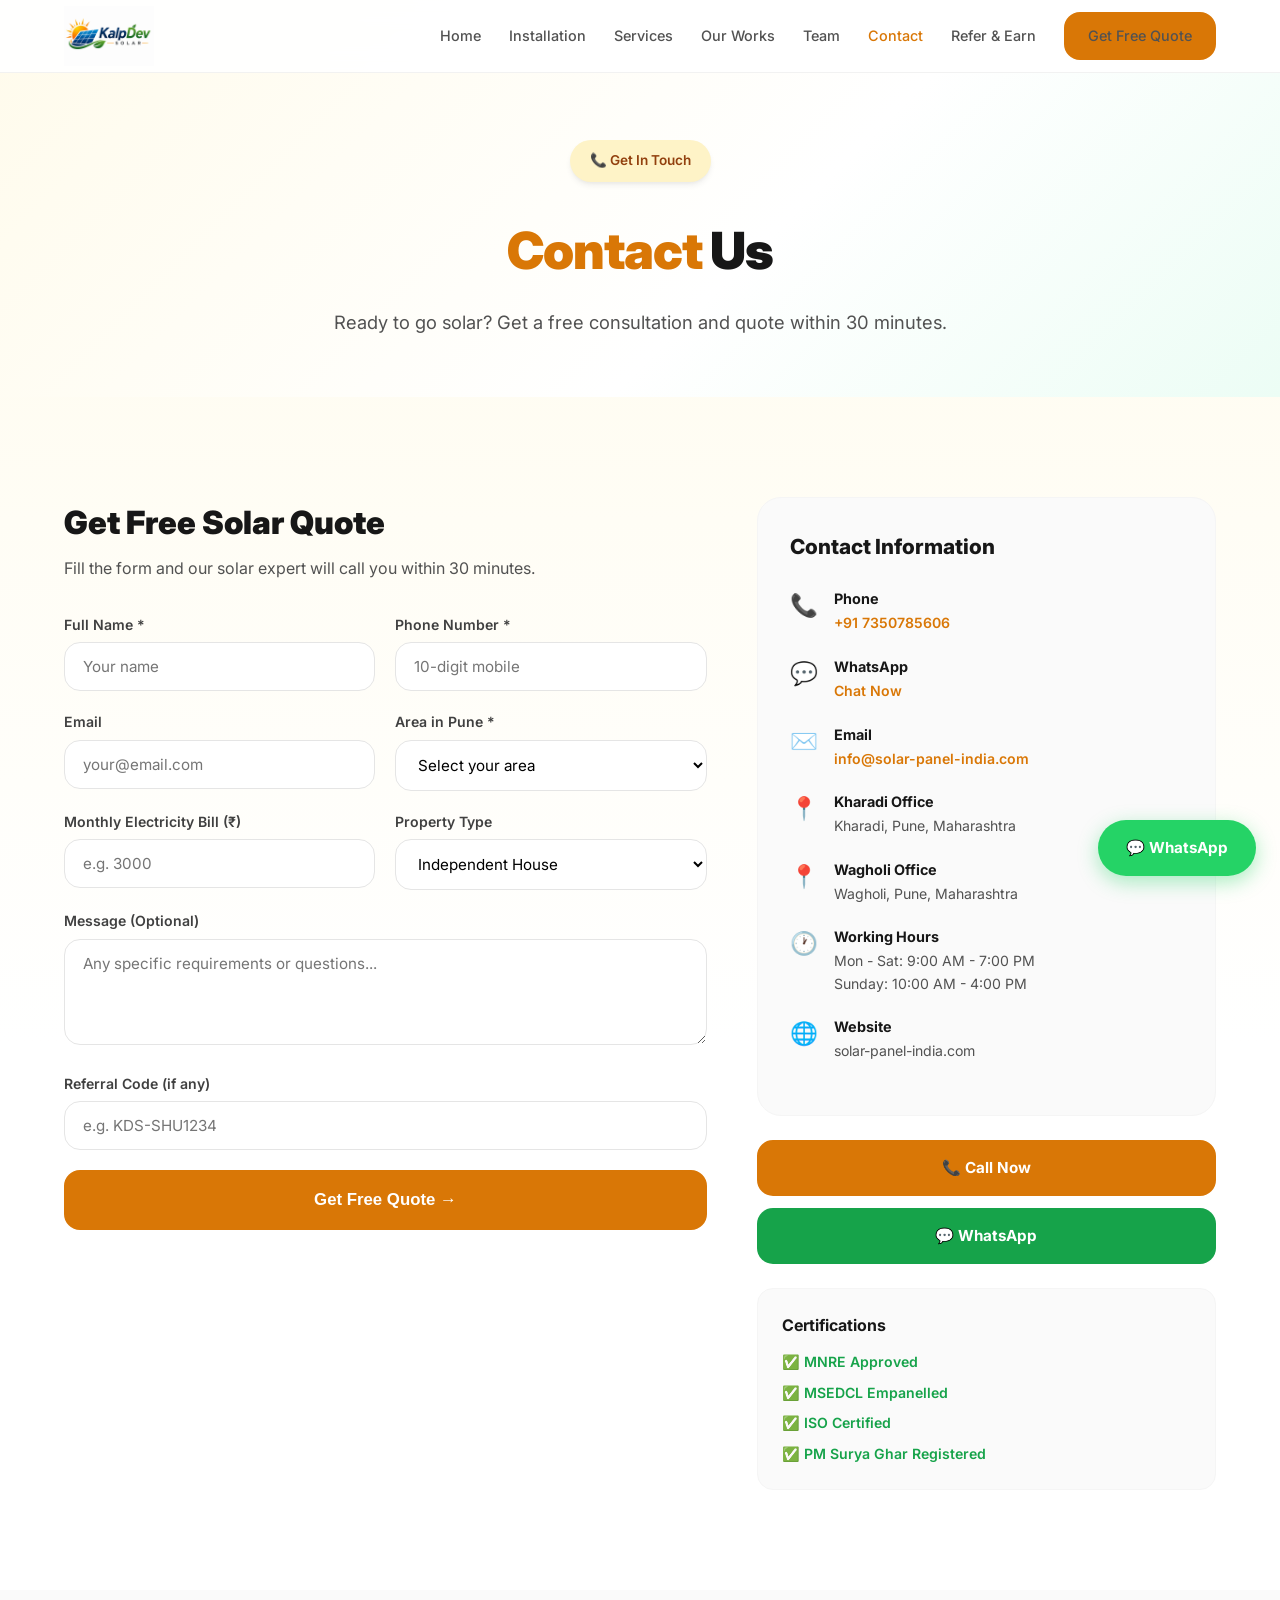
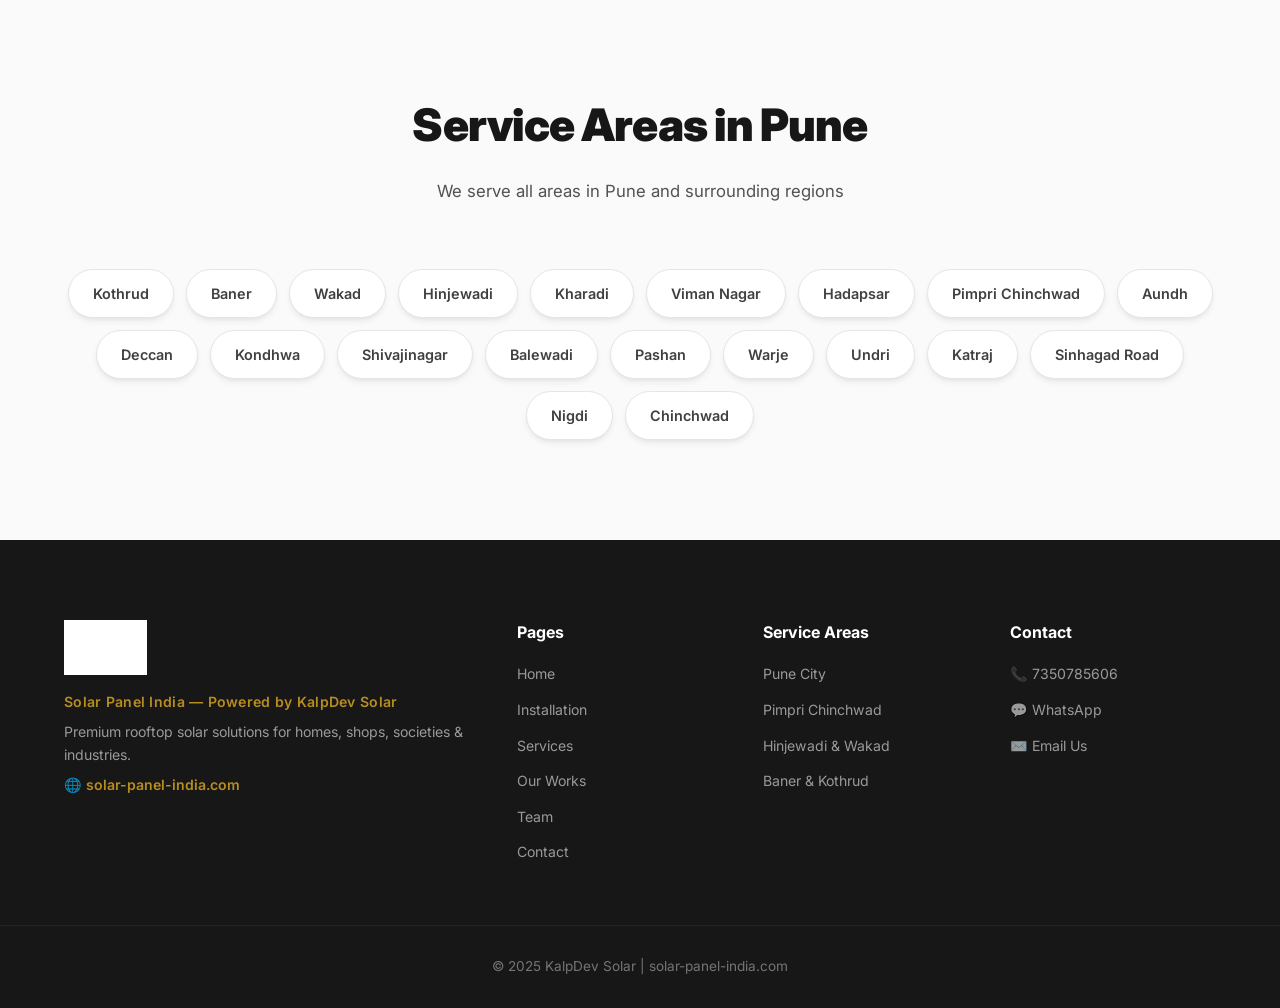
==== contact.html @ 899ee73d "Add files via upload" ====
<!DOCTYPE html>
<html lang="en">
<head>
    <meta charset="UTF-8">
    <meta name="viewport" content="width=device-width, initial-scale=1.0">
    <title>Contact Us | KalpDev Solar Pune | 7350785606</title>
    <meta name="description" content="Contact KalpDev Solar for solar panel installation in Pune. Call 7350785606 or WhatsApp for free consultation.">
    <link rel="preconnect" href="https://fonts.googleapis.com">
    <link rel="preconnect" href="https://fonts.gstatic.com" crossorigin>
    <link href="https://fonts.googleapis.com/css2?family=Inter:wght@300;400;500;600;700;800;900&display=swap" rel="stylesheet">
    <link rel="stylesheet" href="styles.css">
</head>
<body>

    <!-- Navbar -->
    <nav class="navbar" id="navbar">
        <div class="container nav-container">
            <a href="index.html" class="logo"><img src="solarpanel india.png" alt="KalpDev Solar" class="logo-img"></a>
            <ul class="nav-links" id="navLinks">
                <li><a href="index.html">Home</a></li>
                <li><a href="installation.html">Installation</a></li>
                <li><a href="services.html">Services</a></li>
                <li><a href="works.html">Our Works</a></li>
                <li><a href="team.html">Team</a></li>
                <li><a href="contact.html" class="active">Contact</a></li>
                <li><a href="referral.html">Refer & Earn</a></li>
            <a href="https://wa.me/917350785606" class="btn btn-primary nav-cta" target="_blank" rel="noopener noreferrer">Get Free Quote</a>
            <button class="mobile-menu-btn" id="mobileMenuBtn" aria-label="Toggle menu">
                <span></span><span></span><span></span>
            </button>
        </div>
    </nav>

    <!-- Page Hero -->
    <section class="page-hero">
        <div class="container">
            <div class="page-hero-content">
                <div class="hero-badge">📞 Get In Touch</div>
                <h1><span class="text-amber">Contact</span> Us</h1>
                <p>Ready to go solar? Get a free consultation and quote within 30 minutes.</p>
            </div>
        </div>
    </section>

    <!-- Contact Section -->
    <section class="section">
        <div class="container">
            <div class="contact-grid">
                <!-- Contact Form -->
                <div class="contact-form-wrap">
                    <h2>Get Free Solar Quote</h2>
                    <p>Fill the form and our solar expert will call you within 30 minutes.</p>
                    <form class="contact-form" id="contactForm">
                        <div class="form-row">
                            <div class="form-group">
                                <label for="name">Full Name *</label>
                                <input type="text" id="name" name="name" required placeholder="Your name">
                            </div>
                            <div class="form-group">
                                <label for="phone">Phone Number *</label>
                                <input type="tel" id="phone" name="phone" required placeholder="10-digit mobile" pattern="[0-9]{10}">
                            </div>
                        </div>
                        <div class="form-row">
                            <div class="form-group">
                                <label for="email">Email</label>
                                <input type="email" id="email" name="email" placeholder="your@email.com">
                            </div>
                            <div class="form-group">
                                <label for="area">Area in Pune *</label>
                                <select id="area" name="area" required>
                                    <option value="">Select your area</option>
                                    <option value="kothrud">Kothrud</option>
                                    <option value="baner">Baner</option>
                                    <option value="wakad">Wakad</option>
                                    <option value="hinjewadi">Hinjewadi</option>
                                    <option value="kharadi">Kharadi</option>
                                    <option value="viman-nagar">Viman Nagar</option>
                                    <option value="hadapsar">Hadapsar</option>
                                    <option value="pimpri-chinchwad">Pimpri Chinchwad</option>
                                    <option value="aundh">Aundh</option>
                                    <option value="deccan">Deccan</option>
                                    <option value="kondhwa">Kondhwa</option>
                                    <option value="other">Other</option>
                                </select>
                            </div>
                        </div>
                        <div class="form-row">
                            <div class="form-group">
                                <label for="bill">Monthly Electricity Bill (₹)</label>
                                <input type="number" id="bill" name="bill" placeholder="e.g. 3000">
                            </div>
                            <div class="form-group">
                                <label for="propertyType">Property Type</label>
                                <select id="propertyType" name="propertyType">
                                    <option value="independent-house">Independent House</option>
                                    <option value="row-house">Row House</option>
                                    <option value="bungalow">Bungalow</option>
                                    <option value="society">Housing Society</option>
                                    <option value="shop">Shop / Office</option>
                                    <option value="factory">Factory / Industrial</option>
                                </select>
                            </div>
                        </div>
                        <div class="form-group">
                            <label for="message">Message (Optional)</label>
                            <textarea id="message" name="message" rows="4" placeholder="Any specific requirements or questions..."></textarea>
                        </div>
                        <div class="form-group">
                            <label for="referralCode">Referral Code (if any)</label>
                            <input type="text" id="referralCode" name="referralCode" placeholder="e.g. KDS-SHU1234">
                        </div>
                        <button type="submit" class="btn btn-primary btn-lg btn-block">Get Free Quote →</button>
                    </form>
                </div>

                <!-- Contact Info -->
                <div class="contact-info-wrap">
                    <div class="contact-info-card">
                        <h3>Contact Information</h3>
                        <div class="ci-item">
                            <div class="ci-icon">📞</div>
                            <div>
                                <strong>Phone</strong>
                                <p><a href="tel:+917350785606">+91 7350785606</a></p>
                            </div>
                        </div>
                        <div class="ci-item">
                            <div class="ci-icon">💬</div>
                            <div>
                                <strong>WhatsApp</strong>
                                <p><a href="https://wa.me/917350785606" target="_blank" rel="noopener noreferrer">Chat Now</a></p>
                            </div>
                        </div>
                        <div class="ci-item">
                            <div class="ci-icon">✉️</div>
                            <div>
                                <strong>Email</strong>
                                <p><a href="mailto:info@solar-panel-india.com">info@solar-panel-india.com</a></p>
                            </div>
                        </div>
                        <div class="ci-item">
                            <div class="ci-icon">📍</div>
                            <div>
                                <strong>Kharadi Office</strong>
                                <p>Kharadi, Pune, Maharashtra</p>
                            </div>
                        </div>
                        <div class="ci-item">
                            <div class="ci-icon">📍</div>
                            <div>
                                <strong>Wagholi Office</strong>
                                <p>Wagholi, Pune, Maharashtra</p>
                            </div>
                        </div>
                        <div class="ci-item">
                            <div class="ci-icon">🕐</div>
                            <div>
                                <strong>Working Hours</strong>
                                <p>Mon - Sat: 9:00 AM - 7:00 PM<br>Sunday: 10:00 AM - 4:00 PM</p>
                            </div>
                        </div>
                        <div class="ci-item">
                            <div class="ci-icon">🌐</div>
                            <div>
                                <strong>Website</strong>
                                <p>solar-panel-india.com</p>
                            </div>
                        </div>
                    </div>

                    <div class="quick-contact-btns">
                        <a href="tel:+917350785606" class="btn btn-primary btn-block">📞 Call Now</a>
                        <a href="https://wa.me/917350785606" class="btn btn-green btn-block" target="_blank" rel="noopener noreferrer">💬 WhatsApp</a>
                    </div>

                    <div class="trust-badges-card">
                        <h4>Certifications</h4>
                        <div class="trust-list">
                            <span>✅ MNRE Approved</span>
                            <span>✅ MSEDCL Empanelled</span>
                            <span>✅ ISO Certified</span>
                            <span>✅ PM Surya Ghar Registered</span>
                        </div>
                    </div>
                </div>
            </div>
        </div>
    </section>

    <!-- Map Section -->
    <section class="section bg-light">
        <div class="container">
            <div class="section-header">
                <h2>Service Areas in Pune</h2>
                <p>We serve all areas in Pune and surrounding regions</p>
            </div>
            <div class="areas-grid">
                <div class="area-tag">Kothrud</div>
                <div class="area-tag">Baner</div>
                <div class="area-tag">Wakad</div>
                <div class="area-tag">Hinjewadi</div>
                <div class="area-tag">Kharadi</div>
                <div class="area-tag">Viman Nagar</div>
                <div class="area-tag">Hadapsar</div>
                <div class="area-tag">Pimpri Chinchwad</div>
                <div class="area-tag">Aundh</div>
                <div class="area-tag">Deccan</div>
                <div class="area-tag">Kondhwa</div>
                <div class="area-tag">Shivajinagar</div>
                <div class="area-tag">Balewadi</div>
                <div class="area-tag">Pashan</div>
                <div class="area-tag">Warje</div>
                <div class="area-tag">Undri</div>
                <div class="area-tag">Katraj</div>
                <div class="area-tag">Sinhagad Road</div>
                <div class="area-tag">Nigdi</div>
                <div class="area-tag">Chinchwad</div>
            </div>
        </div>
    </section>

    <!-- Footer -->
    <footer class="footer">
        <div class="container footer-content">
            <div class="footer-brand">
                <div class="logo"><img src="solarpanel india.png" alt="KalpDev Solar" class="logo-img footer-logo-img"></div>
                <p class="footer-tagline">Solar Panel India — Powered by KalpDev Solar</p>
                <p>Premium rooftop solar solutions for homes, shops, societies & industries.</p>
                <p class="footer-domain">🌐 solar-panel-india.com</p>
            </div>
            <div class="footer-links-group">
                <h4>Pages</h4>
                <ul>
                    <li><a href="index.html">Home</a></li>
                    <li><a href="installation.html">Installation</a></li>
                    <li><a href="services.html">Services</a></li>
                    <li><a href="works.html">Our Works</a></li>
                    <li><a href="team.html">Team</a></li>
                    <li><a href="contact.html">Contact</a></li>
                </ul>
            </div>
            <div class="footer-links-group">
                <h4>Service Areas</h4>
                <ul>
                    <li><a href="#">Pune City</a></li>
                    <li><a href="#">Pimpri Chinchwad</a></li>
                    <li><a href="#">Hinjewadi & Wakad</a></li>
                    <li><a href="#">Baner & Kothrud</a></li>
                </ul>
            </div>
            <div class="footer-links-group">
                <h4>Contact</h4>
                <ul>
                    <li><a href="tel:+917350785606">📞 7350785606</a></li>
                    <li><a href="https://wa.me/917350785606">💬 WhatsApp</a></li>
                    <li><a href="mailto:info@solar-panel-india.com">✉️ Email Us</a></li>
                </ul>
            </div>
        </div>
        <div class="footer-bottom">
            <p>&copy; 2025 KalpDev Solar | solar-panel-india.com</p>
        </div>
    </footer>

    <a href="https://wa.me/917350785606" class="whatsapp-float" target="_blank" rel="noopener noreferrer" aria-label="Chat on WhatsApp">💬 WhatsApp</a>
    <script src="script.js"></script>
</body>
</html>
---- styles.css ----
/* ===== Variables ===== */
:root {
    --amber-50: #fffbeb;
    --amber-100: #fef3c7;
    --amber-200: #fde68a;
    --amber-300: #fcd34d;
    --amber-400: #fbbf24;
    --amber-500: #f59e0b;
    --amber-600: #d97706;
    --amber-700: #b45309;
    --amber-800: #92400e;
    --green-400: #4ade80;
    --green-500: #22c55e;
    --green-600: #16a34a;
    --neutral-50: #fafafa;
    --neutral-100: #f5f5f5;
    --neutral-200: #e5e5e5;
    --neutral-300: #d4d4d4;
    --neutral-500: #737373;
    --neutral-600: #525252;
    --neutral-700: #404040;
    --neutral-800: #262626;
    --neutral-900: #171717;
    --radius: 16px;
    --radius-lg: 24px;
    --radius-xl: 32px;
    --shadow: 0 4px 6px -1px rgba(0,0,0,.07), 0 2px 4px -2px rgba(0,0,0,.05);
    --shadow-lg: 0 10px 25px -5px rgba(0,0,0,.1), 0 8px 10px -6px rgba(0,0,0,.05);
    --shadow-xl: 0 20px 50px -12px rgba(0,0,0,.15);
}

/* ===== Reset ===== */
*, *::before, *::after { margin: 0; padding: 0; box-sizing: border-box; }
html { scroll-behavior: smooth; scroll-padding-top: 80px; }
body {
    font-family: 'Inter', -apple-system, BlinkMacSystemFont, sans-serif;
    color: var(--neutral-900); line-height: 1.6;
    background: linear-gradient(180deg, var(--amber-50) 0%, #fff 40%);
    overflow-x: hidden;
}
a { text-decoration: none; color: inherit; transition: all .3s ease; }
ul { list-style: none; }
img { max-width: 100%; height: auto; display: block; }
.container { max-width: 1200px; margin: 0 auto; padding: 0 24px; }
.text-amber { color: var(--amber-600); }
.text-green { color: var(--green-600); }
.section { padding: 100px 0; }
.bg-light { background: var(--neutral-50); }
.bg-dark { background: var(--neutral-900); color: #fff; }
.bg-dark .section-header p { color: rgba(255,255,255,.7); }
.section-cta { text-align: center; margin-top: 48px; }

/* ===== POPUP FLASH ===== */
.popup-overlay {
    position: fixed; inset: 0; z-index: 9999;
    background: rgba(0,0,0,.6); backdrop-filter: blur(6px);
    display: flex; align-items: center; justify-content: center;
    padding: 20px; animation: fadeIn .4s ease;
}
.popup-overlay.hidden { display: none; }
.popup-card {
    background: #fff; border-radius: var(--radius-xl); padding: 48px 40px;
    max-width: 480px; width: 100%; position: relative; text-align: center;
    box-shadow: 0 30px 80px rgba(0,0,0,.3); animation: slideUp .5s ease;
}
.popup-close {
    position: absolute; top: 16px; right: 20px; background: none; border: none;
    font-size: 2rem; cursor: pointer; color: var(--neutral-500); line-height: 1;
}
.popup-close:hover { color: var(--neutral-900); }
.popup-offer-badge {
    display: inline-block; background: linear-gradient(135deg, #ef4444, #dc2626);
    color: #fff; padding: 8px 20px; border-radius: 50px; font-size: .85rem;
    font-weight: 700; margin-bottom: 20px; animation: pulse 1.5s infinite;
}
.popup-card h2 { font-size: 1.8rem; font-weight: 900; margin-bottom: 10px; }
.popup-card > p { color: var(--neutral-600); margin-bottom: 28px; }
.popup-form { display: flex; flex-direction: column; gap: 14px; }
.popup-input-group input {
    width: 100%; padding: 16px 20px; border: 2px solid var(--neutral-200);
    border-radius: var(--radius); font-size: 1rem; font-family: inherit;
    transition: all .3s ease;
}
.popup-input-group input:focus { outline: none; border-color: var(--amber-500); box-shadow: 0 0 0 4px rgba(245,158,11,.1); }
.popup-btn { margin-top: 8px; font-size: 1.1rem; padding: 18px; animation: pulse 2s infinite; }
.popup-trust { margin-top: 20px; display: flex; justify-content: center; gap: 20px; font-size: .82rem; color: var(--neutral-500); }

@keyframes fadeIn { from { opacity: 0; } to { opacity: 1; } }
@keyframes slideUp { from { opacity: 0; transform: translateY(40px); } to { opacity: 1; transform: translateY(0); } }
@keyframes pulse { 0%, 100% { transform: scale(1); } 50% { transform: scale(1.03); } }

/* ===== Buttons ===== */
.btn {
    display: inline-flex; align-items: center; justify-content: center;
    padding: 14px 32px; border-radius: var(--radius); font-weight: 700;
    font-size: .95rem; cursor: pointer; border: 2px solid transparent;
    transition: all .3s ease; gap: 8px;
}
.btn-primary { background: var(--amber-600); color: #fff; border-color: var(--amber-600); }
.btn-primary:hover { background: var(--amber-700); transform: translateY(-2px); box-shadow: 0 8px 25px rgba(217,119,6,.35); }
.btn-outline { background: transparent; color: var(--neutral-800); border-color: var(--neutral-300); }
.btn-outline:hover { border-color: var(--amber-600); color: var(--amber-600); transform: translateY(-2px); }
.btn-white { background: #fff; color: var(--neutral-900); }
.btn-white:hover { background: var(--neutral-100); transform: translateY(-2px); box-shadow: var(--shadow-lg); }
.btn-green { background: var(--green-600); color: #fff; }
.btn-green:hover { background: var(--green-500); transform: translateY(-2px); box-shadow: 0 8px 25px rgba(22,163,74,.35); }
.btn-lg { padding: 18px 40px; font-size: 1.05rem; }
.btn-block { width: 100%; }

/* ===== Navbar ===== */
.navbar {
    position: fixed; top: 0; left: 0; right: 0; z-index: 1000;
    background: rgba(255,255,255,.92); backdrop-filter: blur(12px);
    border-bottom: 1px solid rgba(0,0,0,.05); transition: all .3s ease;
}
.navbar.scrolled { box-shadow: var(--shadow); }
.nav-container { display: flex; align-items: center; justify-content: space-between; height: 72px; }
.logo { display: flex; align-items: center; gap: 8px; font-size: 1.3rem; font-weight: 800; flex-shrink: 0; }
.logo span { color: var(--neutral-900); }
.logo-img { height: 60px; width: auto; object-fit: contain; }
.footer-logo-img { height: 55px; filter: brightness(0) invert(1); }
.logo-icon { font-size: 1.4rem; }
.logo-brand { font-size: 1.3rem; font-weight: 900; color: var(--neutral-900); letter-spacing: -.02em; }
.logo-highlight { color: var(--amber-600); }
.logo-domain { font-size: .65rem; font-weight: 500; color: var(--neutral-500); display: block; margin-top: -2px; letter-spacing: .02em; }
.nav-links { display: flex; align-items: center; gap: 28px; }
.nav-links a { font-size: .9rem; font-weight: 500; color: var(--neutral-600); }
.nav-links a:hover, .nav-links a.active { color: var(--amber-600); }
.nav-cta { padding: 10px 22px; font-size: .85rem; border-radius: var(--radius); }
.mobile-menu-btn { display: none; flex-direction: column; gap: 5px; background: none; border: none; cursor: pointer; padding: 5px; }
.mobile-menu-btn span { width: 24px; height: 3px; background: var(--neutral-800); border-radius: 2px; transition: all .3s ease; }

/* ===== Hero ===== */
.hero { padding: 130px 0 80px; position: relative; overflow: hidden; }
.hero-bg-pattern {
    position: absolute; inset: 0;
    background: url('https://images.unsplash.com/photo-1509391366360-2e959784a276?q=80&w=1600&auto=format&fit=crop') center/cover no-repeat;
    opacity: .04;
}
.hero-grid { display: grid; grid-template-columns: 1fr 1fr; gap: 60px; align-items: center; position: relative; }
.hero-badge {
    display: inline-flex; align-items: center; gap: 8px;
    background: var(--amber-100); color: var(--amber-800);
    padding: 10px 20px; border-radius: 50px; font-size: .85rem; font-weight: 600;
    margin-bottom: 12px; box-shadow: var(--shadow);
}
.hero-rating {
    display: inline-flex; align-items: center; gap: 8px;
    font-size: .9rem; color: var(--neutral-600); margin-bottom: 20px;
}
.rating-stars {
    background: #fff; padding: 4px 10px; border-radius: 6px;
    font-weight: 700; color: var(--amber-600); box-shadow: var(--shadow);
}
.hero h1 { font-size: 3.5rem; font-weight: 900; line-height: 1.1; letter-spacing: -.02em; }
.hero-desc { margin-top: 20px; font-size: 1.05rem; color: var(--neutral-600); max-width: 540px; line-height: 1.7; }
.hero-offer-strip {
    margin-top: 20px; display: flex; align-items: center; gap: 12px;
    background: linear-gradient(135deg, #fef2f2, #fff1f2); border: 1px solid #fecaca;
    padding: 12px 20px; border-radius: var(--radius); font-size: .9rem;
}
.offer-flash {
    background: #ef4444; color: #fff; padding: 4px 10px; border-radius: 6px;
    font-size: .75rem; font-weight: 800; animation: pulse 1.5s infinite;
}
.hero-offer-strip a { color: var(--amber-600); font-weight: 700; }
.hero-offer-strip a:hover { color: var(--amber-700); }
.hero-buttons { margin-top: 28px; display: flex; gap: 16px; flex-wrap: wrap; }
.hero-stats { margin-top: 40px; display: grid; grid-template-columns: repeat(3, 1fr); gap: 16px; max-width: 480px; }
.stat-card {
    background: #fff; padding: 20px; border-radius: var(--radius);
    box-shadow: var(--shadow-lg); border: 1px solid var(--neutral-100);
}
.stat-number { font-size: 2rem; font-weight: 900; }
.stat-label { font-size: .8rem; color: var(--neutral-500); margin-top: 4px; }

/* Hero Visual */
.hero-visual { position: relative; }
.hero-glow { position: absolute; width: 180px; height: 180px; border-radius: 50%; filter: blur(60px); opacity: .35; }
.hero-glow-amber { top: -40px; left: -40px; background: var(--amber-300); }
.hero-glow-green { bottom: -20px; right: -20px; background: var(--green-400); }
.hero-image-card {
    position: relative; background: #fff; border-radius: var(--radius-xl);
    box-shadow: var(--shadow-xl); overflow: hidden; border: 1px solid var(--neutral-100);
}
.hero-img { width: 100%; height: 460px; object-fit: cover; }
.hero-float-card {
    position: absolute; background: rgba(255,255,255,.92); backdrop-filter: blur(12px);
    padding: 14px 20px; border-radius: var(--radius); box-shadow: var(--shadow-lg);
}
.hero-float-card.top-left { top: 20px; left: 20px; }
.hero-float-card.bottom-right { bottom: 20px; right: 20px; background: #ef4444; color: #fff; animation: pulse 2s infinite; }
.float-label { font-size: .78rem; font-weight: 500; color: var(--neutral-500); }
.float-value { font-size: 1.6rem; font-weight: 900; }
.float-small { font-size: .7rem; text-transform: uppercase; letter-spacing: .1em; opacity: .9; }
.float-big { font-size: 1.4rem; font-weight: 900; }

/* ===== Offer Banner ===== */
.offer-banner {
    background: linear-gradient(135deg, #dc2626, #ef4444); padding: 20px 0;
}
.offer-banner-content {
    display: flex; align-items: center; justify-content: space-between; gap: 24px; flex-wrap: wrap;
}
.offer-banner-text { display: flex; align-items: center; gap: 16px; color: #fff; }
.offer-flash-big { font-size: 2.5rem; }
.offer-banner-text h3 { font-size: 1.2rem; font-weight: 800; }
.offer-banner-text p { font-size: .88rem; opacity: .9; }

/* ===== Page Hero (Inner Pages) ===== */
.page-hero {
    padding: 140px 0 60px;
    background: linear-gradient(135deg, var(--amber-50) 0%, #fff 60%, #ecfdf5 100%);
    text-align: center;
}
.page-hero-content { max-width: 700px; margin: 0 auto; }
.page-hero h1 { font-size: 3.2rem; font-weight: 900; letter-spacing: -.02em; margin-top: 16px; }
.page-hero p { font-size: 1.15rem; color: var(--neutral-600); margin-top: 16px; }

/* ===== Section Styles ===== */
.section-header { text-align: center; margin-bottom: 64px; }
.section-header.light h2 { color: #fff; }
.section-header.light p { color: rgba(255,255,255,.7); }
.section-tag { font-size: .85rem; font-weight: 700; text-transform: uppercase; letter-spacing: .12em; margin-bottom: 12px; }
.section-header h2 { font-size: 2.8rem; font-weight: 900; letter-spacing: -.02em; }
.section-header p { margin-top: 16px; font-size: 1.05rem; color: var(--neutral-600); max-width: 650px; margin-left: auto; margin-right: auto; }

/* ===== Services ===== */
.services { padding: 100px 0; }
.services-grid { display: grid; grid-template-columns: repeat(auto-fit, minmax(320px, 1fr)); gap: 24px; }
.services-detail-grid { display: grid; grid-template-columns: repeat(auto-fit, minmax(270px, 1fr)); gap: 24px; }
.service-card, .service-detail-card {
    background: #fff; border-radius: var(--radius-lg); padding: 36px;
    box-shadow: var(--shadow-lg); border: 1px solid var(--neutral-100); transition: all .3s ease;
}
.service-card:hover, .service-detail-card:hover { transform: translateY(-8px); box-shadow: var(--shadow-xl); border-color: var(--amber-200); }
.service-icon, .sd-icon { font-size: 2.8rem; margin-bottom: 16px; }
.service-card h3, .service-detail-card h3 { font-size: 1.2rem; font-weight: 800; margin-bottom: 10px; }
.service-card p, .service-detail-card p { color: var(--neutral-600); font-size: .9rem; line-height: 1.7; margin-bottom: 14px; }
.sd-features { display: flex; flex-wrap: wrap; gap: 8px; }
.sd-features span {
    background: var(--amber-50); color: var(--amber-700); padding: 5px 12px;
    border-radius: 50px; font-size: .75rem; font-weight: 600;
}

/* ===== Why Us Section ===== */
.why-us-section { padding: 100px 0; background: var(--neutral-50); }
.trust-features-grid { display: grid; grid-template-columns: repeat(4, 1fr); gap: 24px; }
.trust-feature-card { background: #fff; border-radius: var(--radius-lg); padding: 32px; text-align: center; box-shadow: var(--shadow-lg); border: 1px solid var(--neutral-100); transition: all .3s ease; }
.trust-feature-card:hover { transform: translateY(-6px); box-shadow: var(--shadow-xl); border-color: var(--amber-200); }
.tf-icon { font-size: 2.5rem; margin-bottom: 16px; }
.trust-feature-card h3 { font-size: 1.1rem; font-weight: 800; margin-bottom: 10px; }
.trust-feature-card p { font-size: .88rem; color: var(--neutral-600); line-height: 1.6; }
.why-us-grid { display: grid; grid-template-columns: 1fr 1fr; gap: 60px; align-items: center; }
.why-img { width: 100%; height: 450px; object-fit: cover; border-radius: var(--radius-xl); box-shadow: var(--shadow-xl); }
.why-us-content .section-tag { text-align: left; }
.why-us-content h2 { font-size: 2.4rem; font-weight: 900; margin-bottom: 16px; }
.why-us-content > p { color: var(--neutral-600); line-height: 1.8; margin-bottom: 28px; }
.why-features { display: flex; flex-direction: column; gap: 14px; }
.why-feature { display: flex; align-items: center; gap: 12px; font-size: .95rem; font-weight: 500; }
.wf-check { color: var(--green-600); font-weight: 800; font-size: 1.1rem; }

/* ===== Benefits ===== */
.benefits { padding: 100px 0; background: var(--neutral-900); color: #fff; }
.benefits-grid { display: grid; grid-template-columns: 1fr 1fr; gap: 60px; align-items: center; }
.benefits-content .section-tag { text-align: left; }
.benefits-content h2 { font-size: 2.8rem; font-weight: 900; margin-top: 12px; line-height: 1.15; }
.benefits-list { margin-top: 40px; display: flex; flex-direction: column; gap: 18px; }
.benefit-item { display: flex; align-items: center; gap: 16px; }
.benefit-check {
    width: 36px; height: 36px; border-radius: 50%; background: var(--green-500);
    display: flex; align-items: center; justify-content: center;
    font-weight: 700; font-size: .85rem; flex-shrink: 0; color: #fff;
}
.benefit-item p { font-size: 1.05rem; color: var(--neutral-200); }
.offer-card {
    background: linear-gradient(135deg, var(--amber-500), var(--amber-300));
    border-radius: var(--radius-xl); padding: 48px; color: var(--neutral-900); box-shadow: var(--shadow-xl);
}
.offer-small { font-size: .85rem; font-weight: 700; text-transform: uppercase; letter-spacing: .1em; }
.offer-card h3 { font-size: 2.5rem; font-weight: 900; margin-top: 12px; }
.offer-card > p { margin-top: 20px; font-size: 1rem; line-height: 1.6; }
.brands-mini { display: grid; grid-template-columns: repeat(2, 1fr); gap: 12px; margin-top: 28px; }
.brand-tag {
    background: #fff; border-radius: var(--radius); padding: 14px;
    text-align: center; font-weight: 800; font-size: .9rem; box-shadow: var(--shadow);
}

/* ===== Page Previews ===== */
.page-previews { padding: 100px 0; }
.previews-grid { display: grid; grid-template-columns: repeat(auto-fit, minmax(220px, 1fr)); gap: 24px; }
.preview-card {
    background: #fff; border-radius: var(--radius-lg); overflow: hidden;
    box-shadow: var(--shadow-lg); border: 1px solid var(--neutral-100);
    transition: all .3s ease; display: block;
}
.preview-card:hover { transform: translateY(-8px); box-shadow: var(--shadow-xl); }
.preview-img-wrap { position: relative; overflow: hidden; }
.preview-img { width: 100%; height: 180px; object-fit: cover; transition: transform .4s ease; }
.preview-card:hover .preview-img { transform: scale(1.08); }
.preview-overlay {
    position: absolute; inset: 0; background: rgba(0,0,0,.5);
    display: flex; align-items: center; justify-content: center;
    opacity: 0; transition: opacity .3s ease;
}
.preview-card:hover .preview-overlay { opacity: 1; }
.preview-overlay span { color: #fff; font-weight: 700; font-size: .95rem; }
.preview-info { padding: 20px; }
.preview-info h3 { font-size: 1.05rem; font-weight: 800; margin-bottom: 6px; }
.preview-info p { font-size: .82rem; color: var(--neutral-600); line-height: 1.5; }

/* ===== Process ===== */
.process { padding: 100px 0; background: var(--neutral-50); }
.process-grid { display: grid; grid-template-columns: repeat(auto-fit, minmax(250px, 1fr)); gap: 24px; }
.process-card {
    background: #fff; border-radius: var(--radius-lg); padding: 40px 32px;
    box-shadow: var(--shadow-lg); border: 1px solid var(--neutral-100);
    position: relative; overflow: hidden; transition: all .3s ease;
}
.process-card:hover { transform: translateY(-6px); box-shadow: var(--shadow-xl); }
.process-num { position: absolute; top: 16px; right: 20px; font-size: 4rem; font-weight: 900; color: var(--amber-100); line-height: 1; }
.process-card h3 { font-size: 1.2rem; font-weight: 800; position: relative; z-index: 1; margin-bottom: 12px; }
.process-card p { color: var(--neutral-600); font-size: .9rem; line-height: 1.7; position: relative; z-index: 1; }

/* ===== Founder Section ===== */
.founder-section { padding: 100px 0; }
.founder-grid { display: grid; grid-template-columns: 1fr 1fr; gap: 60px; align-items: center; }
.founder-content .section-tag { text-align: left; }
.founder-content h2 { font-size: 2.4rem; font-weight: 900; margin-bottom: 16px; }
.founder-content > p { color: var(--neutral-600); line-height: 1.8; margin-bottom: 28px; }
.office-locations { display: flex; flex-direction: column; gap: 16px; margin-bottom: 28px; }
.office-card {
    display: flex; align-items: center; gap: 14px;
    background: var(--amber-50); padding: 16px 20px; border-radius: var(--radius);
    border: 1px solid var(--amber-100);
}
.office-icon { font-size: 1.5rem; }
.office-card strong { font-size: .95rem; display: block; }
.office-card p { font-size: .85rem; color: var(--neutral-600); }
.founder-img { width: 100%; height: 420px; object-fit: cover; border-radius: var(--radius-xl); box-shadow: var(--shadow-xl); }

/* ===== CTA ===== */
.cta { padding: 40px 0 100px; }
.cta-card {
    background: linear-gradient(135deg, var(--amber-600), var(--amber-400));
    border-radius: 40px; padding: 80px 60px; text-align: center; color: #fff; box-shadow: var(--shadow-xl);
}
.cta-offer-badge {
    display: inline-block; background: rgba(255,255,255,.2); backdrop-filter: blur(4px);
    padding: 10px 24px; border-radius: 50px; font-size: .9rem; font-weight: 700;
    margin-bottom: 20px; border: 1px solid rgba(255,255,255,.3);
}
.cta-card h2 { font-size: 3rem; font-weight: 900; }
.cta-card > p { margin-top: 16px; font-size: 1.15rem; max-width: 600px; margin-left: auto; margin-right: auto; color: var(--amber-50); }
.cta-buttons { margin-top: 36px; display: flex; justify-content: center; gap: 20px; flex-wrap: wrap; }
.cta-domain { margin-top: 24px; font-size: .88rem; opacity: .8; }

/* ===== Footer ===== */
.footer { background: var(--neutral-900); color: rgba(255,255,255,.8); padding: 80px 0 30px; }
.footer-content { display: grid; grid-template-columns: 2fr 1fr 1fr 1fr; gap: 40px; }
.footer-brand .logo { margin-bottom: 16px; color: #fff; }
.footer-brand p { font-size: .88rem; opacity: .7; margin-bottom: 8px; }
.footer-tagline { font-size: .82rem; font-weight: 600; color: var(--amber-400); opacity: 1; margin-bottom: 12px; letter-spacing: .02em; }
.footer-domain { color: var(--amber-400); font-weight: 600; font-size: .88rem; }
.footer-offices { color: rgba(255,255,255,.6); font-size: .85rem; margin-top: 4px; }
.footer-links-group h4 { color: #fff; font-size: 1rem; font-weight: 700; margin-bottom: 16px; }
.footer-links-group li { margin-bottom: 10px; }
.footer-links-group a { font-size: .88rem; opacity: .7; }
.footer-links-group a:hover { opacity: 1; color: var(--amber-400); }
.footer-bottom { border-top: 1px solid rgba(255,255,255,.1); margin-top: 50px; padding-top: 30px; text-align: center; font-size: .85rem; opacity: .5; }

/* ===== WhatsApp Float ===== */
.whatsapp-float {
    position: fixed; bottom: 24px; right: 24px;
    background: #25d366; color: #fff; padding: 16px 28px;
    border-radius: 50px; font-weight: 700; font-size: .95rem;
    box-shadow: 0 6px 20px rgba(37,211,102,.4); z-index: 999;
    transition: all .3s ease; display: flex; align-items: center; gap: 8px;
}
.whatsapp-float:hover { transform: translateY(-3px) scale(1.05); box-shadow: 0 8px 30px rgba(37,211,102,.5); }

/* ===== Installation Page ===== */
.install-grid { display: flex; flex-direction: column; gap: 60px; }
.install-card {
    display: grid; grid-template-columns: 1fr 1fr; gap: 40px; align-items: center;
    background: #fff; border-radius: var(--radius-xl); overflow: hidden;
    box-shadow: var(--shadow-lg); border: 1px solid var(--neutral-100);
}
.install-card.reverse { direction: rtl; }
.install-card.reverse > * { direction: ltr; }
.install-img-wrap { height: 100%; }
.install-img { width: 100%; height: 100%; min-height: 320px; object-fit: cover; }
.install-content { padding: 40px; }
.install-content h3 { font-size: 1.6rem; font-weight: 800; margin-bottom: 12px; }
.install-content p { color: var(--neutral-600); margin-bottom: 20px; line-height: 1.7; }
.check-list { margin-bottom: 24px; }
.check-list li { padding: 6px 0; font-size: .95rem; color: var(--neutral-700); }

/* Timeline */
.timeline { max-width: 700px; margin: 0 auto; }
.timeline-item { display: flex; gap: 24px; margin-bottom: 40px; }
.timeline-number {
    width: 48px; height: 48px; border-radius: 50%; background: var(--amber-600);
    color: #fff; display: flex; align-items: center; justify-content: center;
    font-weight: 900; font-size: 1.1rem; flex-shrink: 0;
}
.timeline-content h3 { font-size: 1.2rem; font-weight: 700; color: var(--amber-400); margin-bottom: 8px; }
.timeline-content p { color: rgba(255,255,255,.7); font-size: .95rem; line-height: 1.7; }

/* ===== Brands Grid ===== */
.brands-grid { display: grid; grid-template-columns: repeat(auto-fit, minmax(150px, 1fr)); gap: 16px; }
.brand-card {
    background: #fff; border-radius: var(--radius); padding: 28px 20px;
    text-align: center; font-weight: 800; font-size: 1.1rem; color: var(--neutral-700);
    box-shadow: var(--shadow); border: 1px solid var(--neutral-100); transition: all .3s ease;
}
.brand-card:hover { transform: translateY(-4px); box-shadow: var(--shadow-lg); border-color: var(--amber-300); }

/* ===== Works Page ===== */
.works-stats { display: grid; grid-template-columns: repeat(auto-fit, minmax(200px, 1fr)); gap: 24px; margin-bottom: 60px; }
.works-stat-card {
    background: #fff; border-radius: var(--radius-lg); padding: 32px; text-align: center;
    box-shadow: var(--shadow-lg); border: 1px solid var(--neutral-100);
}
.ws-number { font-size: 2.5rem; font-weight: 900; }
.ws-label { font-size: .9rem; color: var(--neutral-500); margin-top: 6px; }
.projects-grid { display: grid; grid-template-columns: repeat(auto-fit, minmax(320px, 1fr)); gap: 24px; }
.project-card {
    background: #fff; border-radius: var(--radius-lg); overflow: hidden;
    box-shadow: var(--shadow-lg); border: 1px solid var(--neutral-100); transition: all .3s ease;
}
.project-card:hover { transform: translateY(-6px); box-shadow: var(--shadow-xl); }
.project-img-wrap { position: relative; }
.project-img { width: 100%; height: 220px; object-fit: cover; }
.project-badge {
    position: absolute; top: 12px; left: 12px;
    background: var(--amber-600); color: #fff; padding: 6px 14px;
    border-radius: 50px; font-size: .75rem; font-weight: 700;
}
.project-info { padding: 24px; }
.project-info h3 { font-size: 1.15rem; font-weight: 800; margin-bottom: 6px; }
.project-location { font-size: .88rem; color: var(--neutral-500); margin-bottom: 14px; }
.project-details { display: flex; gap: 10px; flex-wrap: wrap; }
.project-details span {
    background: var(--neutral-50); padding: 6px 12px; border-radius: 50px;
    font-size: .78rem; font-weight: 600; color: var(--neutral-700); border: 1px solid var(--neutral-200);
}

/* Testimonials */
.testimonials-grid { display: grid; grid-template-columns: repeat(auto-fit, minmax(300px, 1fr)); gap: 24px; }
.testimonial-card {
    background: #fff; border-radius: var(--radius-lg); padding: 32px;
    box-shadow: var(--shadow-lg); border: 1px solid var(--neutral-100); transition: all .3s ease;
}
.testimonial-card:hover { transform: translateY(-4px); box-shadow: var(--shadow-xl); }
.tc-stars { font-size: 1.2rem; margin-bottom: 16px; }
.testimonial-card > p { color: var(--neutral-600); font-style: italic; line-height: 1.7; margin-bottom: 20px; }
.tc-author { display: flex; align-items: center; gap: 12px; }
.tc-avatar {
    width: 44px; height: 44px; border-radius: 50%; background: var(--amber-600);
    color: #fff; display: flex; align-items: center; justify-content: center; font-weight: 700; font-size: .85rem;
}
.tc-author strong { font-size: .92rem; }
.tc-author span { font-size: .8rem; color: var(--neutral-500); }

/* ===== Team Page ===== */
.about-grid { display: grid; grid-template-columns: 1fr 1fr; gap: 60px; align-items: center; }
.about-content .section-tag { text-align: left; }
.about-content h2 { font-size: 2.4rem; font-weight: 900; margin-bottom: 20px; }
.about-content p { color: var(--neutral-600); line-height: 1.8; margin-bottom: 16px; }
.about-highlights { display: grid; grid-template-columns: repeat(3, 1fr); gap: 16px; margin-top: 32px; }
.ah-item { text-align: center; }
.ah-number { font-size: 2rem; font-weight: 900; }
.ah-label { font-size: .82rem; color: var(--neutral-500); margin-top: 4px; }
.about-img { width: 100%; height: 400px; object-fit: cover; border-radius: var(--radius-xl); box-shadow: var(--shadow-xl); }
.team-grid { display: grid; grid-template-columns: repeat(auto-fit, minmax(280px, 1fr)); gap: 24px; }
.team-card {
    background: #fff; border-radius: var(--radius-lg); padding: 36px; text-align: center;
    box-shadow: var(--shadow-lg); border: 1px solid var(--neutral-100); transition: all .3s ease;
}
.team-card:hover { transform: translateY(-6px); box-shadow: var(--shadow-xl); }
.team-avatar { margin-bottom: 20px; }
.team-avatar-placeholder {
    width: 80px; height: 80px; border-radius: 50%; margin: 0 auto;
    background: linear-gradient(135deg, var(--amber-400), var(--amber-600));
    color: #fff; display: flex; align-items: center; justify-content: center;
    font-size: 1.5rem; font-weight: 900;
}
.team-card h3 { font-size: 1.2rem; font-weight: 800; margin-bottom: 4px; }
.team-role { color: var(--amber-600); font-weight: 600; font-size: .88rem; margin-bottom: 12px; }
.team-desc { color: var(--neutral-600); font-size: .9rem; line-height: 1.6; }
.values-grid { display: grid; grid-template-columns: repeat(auto-fit, minmax(250px, 1fr)); gap: 24px; }
.value-card {
    background: #fff; border-radius: var(--radius-lg); padding: 36px;
    box-shadow: var(--shadow-lg); border: 1px solid var(--neutral-100); text-align: center; transition: all .3s ease;
}
.value-card:hover { transform: translateY(-6px); box-shadow: var(--shadow-xl); }
.value-icon { font-size: 2.5rem; margin-bottom: 16px; }
.value-card h3 { font-size: 1.2rem; font-weight: 800; margin-bottom: 10px; }
.value-card p { color: var(--neutral-600); font-size: .9rem; line-height: 1.6; }

/* ===== Contact Page ===== */
.contact-grid { display: grid; grid-template-columns: 1.4fr 1fr; gap: 50px; }
.contact-form-wrap h2 { font-size: 2rem; font-weight: 900; margin-bottom: 8px; }
.contact-form-wrap > p { color: var(--neutral-600); margin-bottom: 32px; }
.contact-form { display: flex; flex-direction: column; gap: 0; }
.form-row { display: grid; grid-template-columns: 1fr 1fr; gap: 20px; }
.form-group { margin-bottom: 20px; }
.form-group label { display: block; font-size: .88rem; font-weight: 600; color: var(--neutral-700); margin-bottom: 6px; }
.form-group input, .form-group select, .form-group textarea {
    width: 100%; padding: 14px 18px; border: 1px solid var(--neutral-200);
    border-radius: var(--radius); font-size: .95rem; font-family: inherit;
    transition: all .3s ease; background: #fff;
}
.form-group input:focus, .form-group select:focus, .form-group textarea:focus {
    outline: none; border-color: var(--amber-500); box-shadow: 0 0 0 3px rgba(245,158,11,.1);
}
.contact-info-wrap { display: flex; flex-direction: column; gap: 24px; }
.contact-info-card {
    background: var(--neutral-50); border-radius: var(--radius-lg); padding: 32px;
    border: 1px solid var(--neutral-100);
}
.contact-info-card h3 { font-size: 1.3rem; font-weight: 800; margin-bottom: 24px; }
.ci-item { display: flex; gap: 16px; margin-bottom: 20px; align-items: flex-start; }
.ci-icon { font-size: 1.4rem; }
.ci-item strong { display: block; font-size: .9rem; margin-bottom: 2px; }
.ci-item p { font-size: .88rem; color: var(--neutral-600); }
.ci-item a { color: var(--amber-600); font-weight: 600; }
.ci-item a:hover { color: var(--amber-700); }
.quick-contact-btns { display: flex; flex-direction: column; gap: 12px; }
.trust-badges-card {
    background: var(--neutral-50); border-radius: var(--radius); padding: 24px;
    border: 1px solid var(--neutral-100);
}
.trust-badges-card h4 { font-size: 1rem; font-weight: 700; margin-bottom: 12px; }
.trust-list { display: flex; flex-direction: column; gap: 8px; }
.trust-list span { font-size: .88rem; color: var(--green-600); font-weight: 600; }
.areas-grid { display: flex; flex-wrap: wrap; gap: 12px; justify-content: center; }
.area-tag {
    background: #fff; padding: 12px 24px; border-radius: 50px;
    font-size: .9rem; font-weight: 600; color: var(--neutral-700);
    border: 1px solid var(--neutral-200); box-shadow: var(--shadow); transition: all .3s ease;
}
.area-tag:hover { border-color: var(--amber-400); color: var(--amber-700); transform: translateY(-2px); }

/* ===== Responsive ===== */
@media (max-width: 1024px) {
    .hero-grid { grid-template-columns: 1fr; gap: 50px; }
    .hero h1 { font-size: 2.8rem; }
    .benefits-grid { grid-template-columns: 1fr; }
    .footer-content { grid-template-columns: 1fr 1fr; gap: 30px; }
    .install-card { grid-template-columns: 1fr; }
    .install-card.reverse { direction: ltr; }
    .about-grid, .why-us-grid, .founder-grid { grid-template-columns: 1fr; }
    .contact-grid { grid-template-columns: 1fr; }
    .trust-features-grid { grid-template-columns: repeat(2, 1fr); }
}
@media (max-width: 768px) {
    .nav-links {
        display: none; position: absolute; top: 72px; left: 0; right: 0;
        background: #fff; flex-direction: column; padding: 24px; gap: 16px;
        border-bottom: 1px solid var(--neutral-200); box-shadow: var(--shadow-lg);
    }
    .nav-links.active { display: flex; }
    .nav-cta { display: none; }
    .mobile-menu-btn { display: flex; }
    .hero { padding: 110px 0 60px; }
    .hero h1 { font-size: 2.2rem; }
    .hero-stats { grid-template-columns: 1fr; gap: 12px; }
    .section-header h2 { font-size: 2rem; }
    .page-hero h1 { font-size: 2.2rem; }
    .services-grid, .services-detail-grid { grid-template-columns: 1fr; }
    .trust-features-grid { grid-template-columns: 1fr; }
    .offer-card h3 { font-size: 2rem; }
    .brands-mini { grid-template-columns: repeat(3, 1fr); }
    .cta-card { padding: 50px 30px; border-radius: 24px; }
    .cta-card h2 { font-size: 2rem; }
    .footer-content { grid-template-columns: 1fr; }
    .process-grid { grid-template-columns: 1fr; }
    .form-row { grid-template-columns: 1fr; }
    .projects-grid { grid-template-columns: 1fr; }
    .team-grid { grid-template-columns: 1fr; }
    .previews-grid { grid-template-columns: repeat(2, 1fr); }
    .offer-banner-content { flex-direction: column; text-align: center; }
    .popup-card { padding: 36px 24px; }
    .popup-card h2 { font-size: 1.5rem; }
}
@media (max-width: 480px) {
    .hero h1 { font-size: 1.8rem; }
    .hero-buttons { flex-direction: column; }
    .btn-lg { padding: 16px 28px; font-size: .95rem; }
    .cta-buttons { flex-direction: column; align-items: center; }
    .brands-mini { grid-template-columns: repeat(2, 1fr); }
    .page-hero h1 { font-size: 1.8rem; }
    .works-stats { grid-template-columns: repeat(2, 1fr); }
    .previews-grid { grid-template-columns: 1fr; }
    .hero-offer-strip { flex-direction: column; align-items: flex-start; }
}

/* ===== POWERING HOMES / IMPACT STATS ===== */
.powering-homes { padding: 100px 0; background: linear-gradient(135deg, #1e3a5f 0%, #0f2744 100%); color: #fff; }

/* ===== GET SOLAR FOR SECTION ===== */
.solar-for-section { padding: 80px 0 40px; }
.solar-for-grid { display: grid; grid-template-columns: repeat(3, 1fr); gap: 24px; }
.solar-for-card { display: flex; flex-direction: column; align-items: flex-start; background: #fff; border-radius: var(--radius-xl); padding: 36px; box-shadow: var(--shadow-lg); border: 1px solid var(--neutral-100); transition: all .3s ease; position: relative; overflow: hidden; }
.solar-for-card:hover { transform: translateY(-8px); box-shadow: var(--shadow-xl); border-color: var(--amber-300); }
.solar-for-card:hover .sfc-arrow { transform: translateX(4px); color: var(--amber-600); }
.sfc-icon { font-size: 2.5rem; margin-bottom: 16px; }
.solar-for-card h3 { font-size: 1.3rem; font-weight: 800; margin-bottom: 8px; }
.solar-for-card p { font-size: .92rem; color: var(--neutral-600); line-height: 1.6; }
.sfc-arrow { font-size: 1.5rem; font-weight: 700; color: var(--neutral-400); margin-top: 16px; transition: all .3s ease; }
.impact-stats-grid { display: grid; grid-template-columns: repeat(4, 1fr); gap: 32px; margin-top: 48px; }
.impact-stat { text-align: center; padding: 32px 20px; background: rgba(255,255,255,.05); border-radius: var(--radius-lg); border: 1px solid rgba(255,255,255,.1); transition: all .3s ease; }
.impact-stat:hover { background: rgba(255,255,255,.1); transform: translateY(-4px); }
.impact-number { font-size: 3.5rem; font-weight: 900; color: var(--amber-400); display: inline; }
.impact-suffix { font-size: 2rem; font-weight: 800; color: var(--amber-400); display: inline; }
.impact-label { font-size: .95rem; color: rgba(255,255,255,.7); margin-top: 8px; }
.impact-subtext { text-align: center; margin-top: 40px; font-size: 1rem; color: rgba(255,255,255,.6); max-width: 600px; margin-left: auto; margin-right: auto; }
.powering-homes .section-header h2 { color: #fff; }
.powering-homes .section-header p { color: rgba(255,255,255,.7); }

/* ===== SAVINGS CALCULATOR ===== */
.calculator-section { padding: 100px 0; background: var(--neutral-50); }
.calculator-grid { display: grid; grid-template-columns: 1fr 1fr; gap: 60px; align-items: center; }
.calculator-content .section-tag { text-align: left; }
.calculator-content h2 { font-size: 2.4rem; font-weight: 900; margin-bottom: 16px; }
.calculator-content p { color: var(--neutral-600); line-height: 1.8; }
.calculator-card { background: #fff; border-radius: var(--radius-xl); padding: 40px; box-shadow: var(--shadow-xl); border: 1px solid var(--neutral-100); }
.calc-input-group { margin-bottom: 24px; }
.calc-input-group label { display: block; font-size: .95rem; font-weight: 700; color: var(--neutral-700); margin-bottom: 10px; }
.calc-input-wrap { display: flex; align-items: center; border: 2px solid var(--neutral-200); border-radius: var(--radius); overflow: hidden; transition: all .3s ease; }
.calc-input-wrap:focus-within { border-color: var(--amber-500); box-shadow: 0 0 0 4px rgba(245,158,11,.1); }
.calc-prefix { padding: 16px 18px; background: var(--neutral-50); font-weight: 700; font-size: 1.1rem; color: var(--neutral-600); border-right: 2px solid var(--neutral-200); }
.calc-input-wrap input { border: none; padding: 16px 18px; font-size: 1.1rem; font-family: inherit; width: 100%; outline: none; }
.calc-results { margin-top: 28px; border-top: 2px solid var(--neutral-100); padding-top: 24px; }
.calc-results.hidden { display: none; }
.calc-result-item { display: flex; justify-content: space-between; align-items: center; padding: 14px 0; border-bottom: 1px solid var(--neutral-100); }
.calc-result-item:last-of-type { border-bottom: none; }
.calc-result-label { font-size: .9rem; color: var(--neutral-600); }
.calc-result-value { font-size: 1.15rem; font-weight: 800; }
.calc-cta { margin-top: 20px; }

/* ===== GUARANTEE SECTION ===== */
.guarantee-section { padding: 100px 0; }
.guarantee-card { background: linear-gradient(135deg, #0f2744 0%, #1e3a5f 50%, #0d3b66 100%); border-radius: 40px; padding: 80px 60px; color: #fff; text-align: center; box-shadow: var(--shadow-xl); position: relative; overflow: hidden; }
.guarantee-card::before { content: ''; position: absolute; top: -50%; right: -20%; width: 400px; height: 400px; background: radial-gradient(circle, rgba(245,158,11,.15) 0%, transparent 70%); border-radius: 50%; }
.guarantee-badge { display: inline-block; background: rgba(245,158,11,.2); color: var(--amber-400); padding: 10px 24px; border-radius: 50px; font-size: .85rem; font-weight: 700; margin-bottom: 20px; border: 1px solid rgba(245,158,11,.3); }
.guarantee-card h2 { font-size: 2.8rem; font-weight: 900; position: relative; }
.guarantee-subtitle { font-size: 1.1rem; color: rgba(255,255,255,.7); margin-top: 12px; max-width: 550px; margin-left: auto; margin-right: auto; position: relative; }
.guarantee-features { display: grid; grid-template-columns: repeat(2, 1fr); gap: 32px; margin-top: 48px; text-align: left; position: relative; }
.guarantee-feature { display: flex; gap: 16px; align-items: flex-start; background: rgba(255,255,255,.05); padding: 24px; border-radius: var(--radius-lg); border: 1px solid rgba(255,255,255,.1); }
.gf-icon { font-size: 2rem; flex-shrink: 0; }
.guarantee-feature h4 { font-size: 1.05rem; font-weight: 700; margin-bottom: 6px; }
.guarantee-feature p { font-size: .88rem; color: rgba(255,255,255,.7); line-height: 1.6; }

/* ===== TESTIMONIALS SECTION ===== */
.testimonials-section { padding: 100px 0; background: var(--neutral-50); }

/* ===== FAQ SECTION ===== */
.faq-section { padding: 100px 0; }
.faq-grid { max-width: 800px; margin: 0 auto; display: flex; flex-direction: column; gap: 12px; }
.faq-item { background: #fff; border-radius: var(--radius); border: 1px solid var(--neutral-200); overflow: hidden; transition: all .3s ease; }
.faq-item.active { border-color: var(--amber-400); box-shadow: 0 4px 20px rgba(245,158,11,.1); }
.faq-question { width: 100%; display: flex; justify-content: space-between; align-items: center; padding: 20px 24px; background: none; border: none; cursor: pointer; font-size: 1rem; font-weight: 600; font-family: inherit; color: var(--neutral-800); text-align: left; transition: all .3s ease; }
.faq-question:hover { color: var(--amber-600); }
.faq-icon { font-size: 1.5rem; font-weight: 300; color: var(--amber-600); transition: transform .3s ease; flex-shrink: 0; margin-left: 16px; }
.faq-item.active .faq-icon { transform: rotate(45deg); }
.faq-answer { max-height: 0; overflow: hidden; transition: max-height .4s ease, padding .3s ease; }
.faq-item.active .faq-answer { max-height: 300px; padding: 0 24px 20px; }
.faq-answer p { color: var(--neutral-600); line-height: 1.8; font-size: .95rem; }

/* ===== RESPONSIVE ADDITIONS ===== */
@media (max-width: 1024px) {
    .calculator-grid { grid-template-columns: 1fr; }
    .guarantee-features { grid-template-columns: 1fr; }
    .impact-stats-grid { grid-template-columns: repeat(2, 1fr); }
    .solar-for-grid { grid-template-columns: 1fr; }
}
@media (max-width: 768px) {
    .impact-stats-grid { grid-template-columns: repeat(2, 1fr); gap: 16px; }
    .impact-number { font-size: 2.5rem; }
    .guarantee-card { padding: 50px 30px; border-radius: 24px; }
    .guarantee-card h2 { font-size: 2rem; }
    .guarantee-features { gap: 16px; }
}
@media (max-width: 480px) {
    .impact-stats-grid { grid-template-columns: 1fr; }
    .guarantee-features { grid-template-columns: 1fr; }
}

/* ===== REFERRAL HOME SECTION ===== */
.referral-home-section { padding: 100px 0; background: linear-gradient(135deg, #ecfdf5 0%, #f0fdf4 50%, #fffbeb 100%); }
.referral-home-card { display: grid; grid-template-columns: 1.3fr 1fr; gap: 60px; align-items: center; background: #fff; border-radius: 40px; padding: 60px; box-shadow: var(--shadow-xl); border: 1px solid var(--neutral-100); }
.rh-badge { display: inline-block; background: var(--green-500); color: #fff; padding: 8px 18px; border-radius: 50px; font-size: .82rem; font-weight: 700; margin-bottom: 16px; }
.rh-content h2 { font-size: 2.5rem; font-weight: 900; margin-bottom: 16px; }
.rh-content > p { color: var(--neutral-600); line-height: 1.8; margin-bottom: 28px; font-size: 1.02rem; }
.rh-steps { display: flex; flex-direction: column; gap: 12px; margin-bottom: 32px; }
.rh-step { display: flex; align-items: center; gap: 12px; font-size: .95rem; font-weight: 500; color: var(--neutral-700); }
.rh-step span { width: 28px; height: 28px; border-radius: 50%; background: var(--amber-500); color: #fff; display: flex; align-items: center; justify-content: center; font-size: .8rem; font-weight: 800; flex-shrink: 0; }
.rh-visual { text-align: center; background: linear-gradient(135deg, var(--green-500), #059669); border-radius: var(--radius-xl); padding: 48px 32px; color: #fff; }
.rh-amount { font-size: 4rem; font-weight: 900; line-height: 1; }
.rh-per { font-size: 1.1rem; font-weight: 600; opacity: .85; margin-top: 8px; margin-bottom: 28px; }
.rh-extras { display: flex; flex-direction: column; gap: 10px; text-align: left; }
.rh-extra-item { font-size: .9rem; font-weight: 500; opacity: .9; }

@media (max-width: 1024px) {
    .referral-home-card { grid-template-columns: 1fr; padding: 40px 32px; }
}
@media (max-width: 768px) {
    .referral-home-card { padding: 32px 24px; border-radius: 24px; }
    .rh-content h2 { font-size: 2rem; }
    .rh-amount { font-size: 3rem; }
}
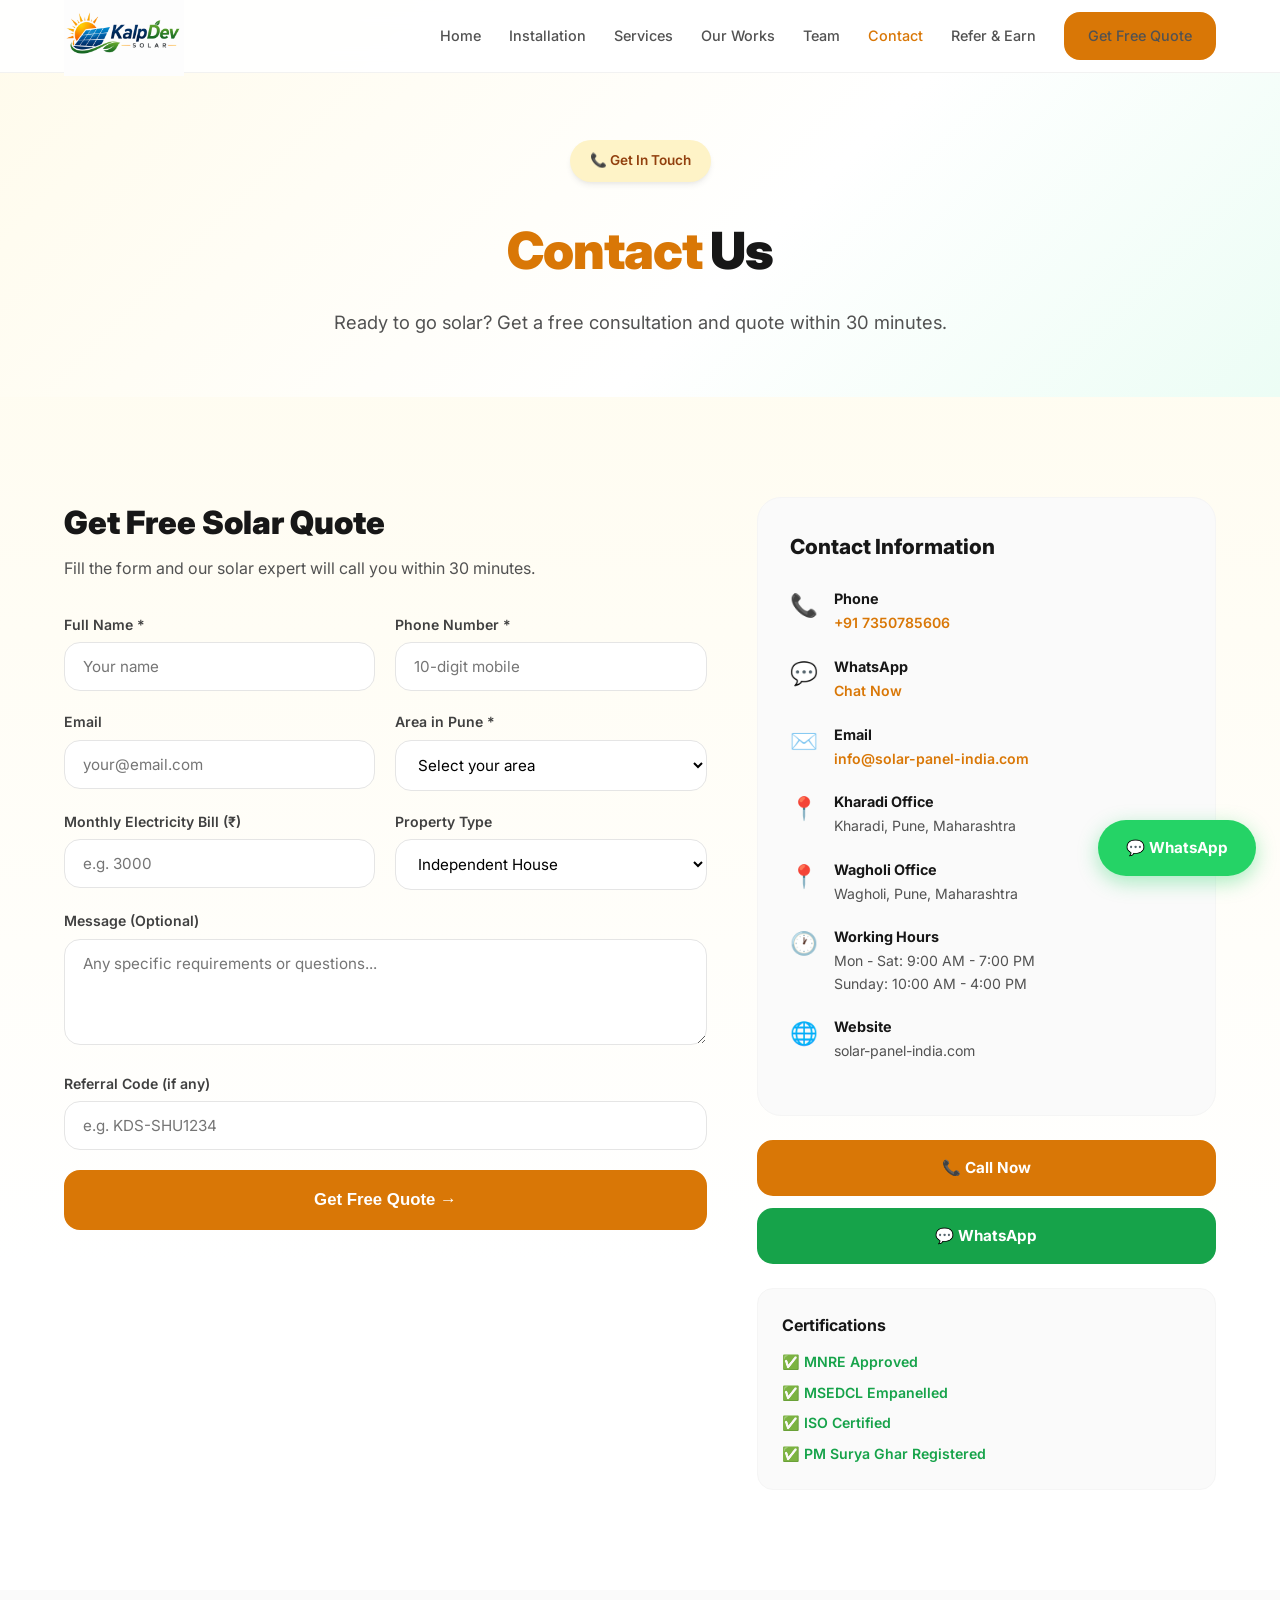
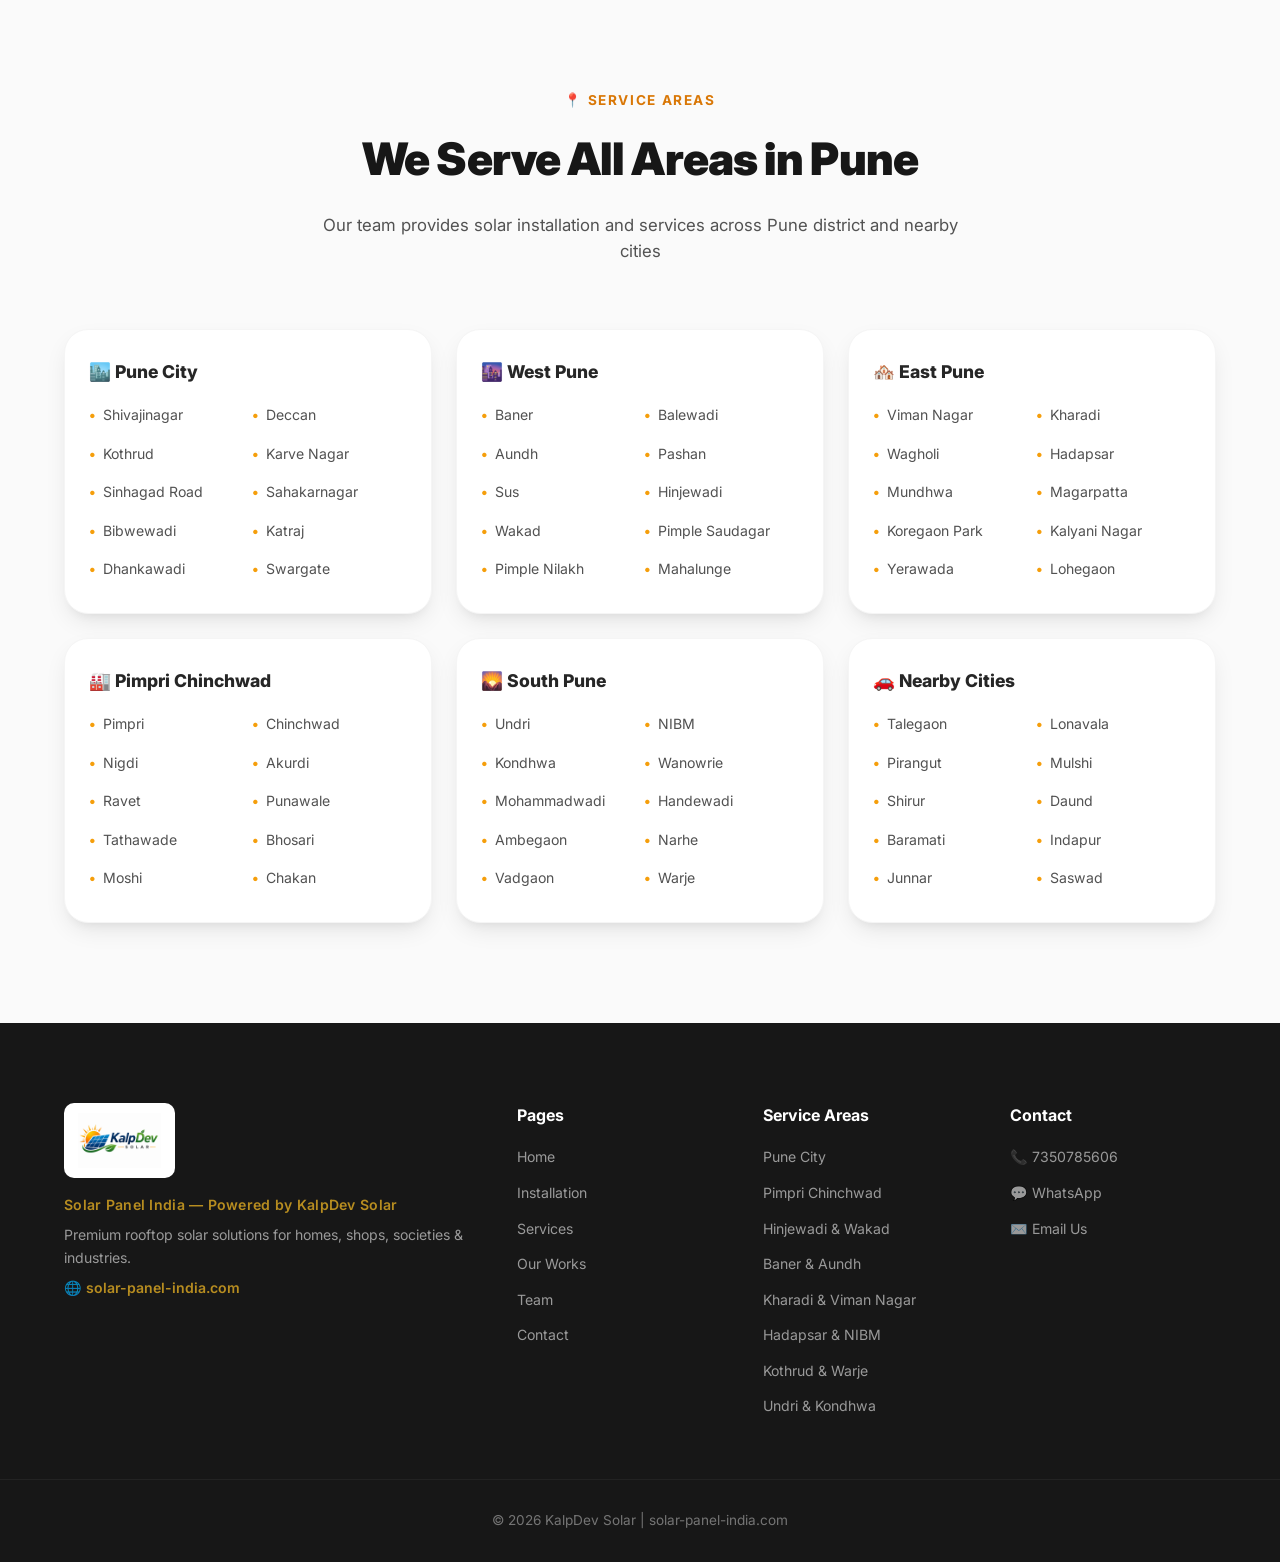
==== commit 9500b1b5: "Add files via upload" ====
--- a/contact.html
+++ b/contact.html
@@ -3,8 +3,15 @@
 <head>
     <meta charset="UTF-8">
     <meta name="viewport" content="width=device-width, initial-scale=1.0">
-    <title>Contact Us | KalpDev Solar Pune | 7350785606</title>
-    <meta name="description" content="Contact KalpDev Solar for solar panel installation in Pune. Call 7350785606 or WhatsApp for free consultation.">
+    <title>Contact Us | Rooftop Solar Installation Pune | KalpDev Solar | 7350785606</title>
+    <meta name="description" content="Contact KalpDev Solar for rooftop solar panel installation in Pune. Get free rooftop solar consultation. Call 7350785606 or WhatsApp now.">
+    <meta name="keywords" content="solar rooftop pune contact, rooftop solar installation quote pune, solar rooftop consultation pune, rooftop solar panel price pune">
+    <link rel="icon" type="image/png" href="favicon.png">
+    <meta property="og:title" content="Contact Us | Rooftop Solar Installation Pune | KalpDev Solar">
+    <meta property="og:description" content="Contact KalpDev Solar for rooftop solar panel installation in Pune. Get free consultation. Call 7350785606 or WhatsApp now.">
+    <meta property="og:image" content="https://solar-panel-india.com/solarpanel india.png">
+    <meta property="og:url" content="https://solar-panel-india.com/contact.html">
+    <meta property="og:type" content="website">
     <link rel="preconnect" href="https://fonts.googleapis.com">
     <link rel="preconnect" href="https://fonts.gstatic.com" crossorigin>
     <link href="https://fonts.googleapis.com/css2?family=Inter:wght@300;400;500;600;700;800;900&display=swap" rel="stylesheet">
@@ -70,17 +77,74 @@
                                 <label for="area">Area in Pune *</label>
                                 <select id="area" name="area" required>
                                     <option value="">Select your area</option>
-                                    <option value="kothrud">Kothrud</option>
-                                    <option value="baner">Baner</option>
-                                    <option value="wakad">Wakad</option>
-                                    <option value="hinjewadi">Hinjewadi</option>
-                                    <option value="kharadi">Kharadi</option>
-                                    <option value="viman-nagar">Viman Nagar</option>
-                                    <option value="hadapsar">Hadapsar</option>
-                                    <option value="pimpri-chinchwad">Pimpri Chinchwad</option>
-                                    <option value="aundh">Aundh</option>
-                                    <option value="deccan">Deccan</option>
-                                    <option value="kondhwa">Kondhwa</option>
+                                    <optgroup label="Pune City">
+                                        <option value="shivajinagar">Shivajinagar</option>
+                                        <option value="deccan">Deccan</option>
+                                        <option value="kothrud">Kothrud</option>
+                                        <option value="karve-nagar">Karve Nagar</option>
+                                        <option value="sinhagad-road">Sinhagad Road</option>
+                                        <option value="sahakarnagar">Sahakarnagar</option>
+                                        <option value="bibwewadi">Bibwewadi</option>
+                                        <option value="katraj">Katraj</option>
+                                        <option value="dhankawadi">Dhankawadi</option>
+                                        <option value="swargate">Swargate</option>
+                                    </optgroup>
+                                    <optgroup label="West Pune">
+                                        <option value="baner">Baner</option>
+                                        <option value="balewadi">Balewadi</option>
+                                        <option value="aundh">Aundh</option>
+                                        <option value="pashan">Pashan</option>
+                                        <option value="sus">Sus</option>
+                                        <option value="hinjewadi">Hinjewadi</option>
+                                        <option value="wakad">Wakad</option>
+                                        <option value="pimple-saudagar">Pimple Saudagar</option>
+                                        <option value="pimple-nilakh">Pimple Nilakh</option>
+                                        <option value="mahalunge">Mahalunge</option>
+                                    </optgroup>
+                                    <optgroup label="East Pune">
+                                        <option value="viman-nagar">Viman Nagar</option>
+                                        <option value="kharadi">Kharadi</option>
+                                        <option value="wagholi">Wagholi</option>
+                                        <option value="hadapsar">Hadapsar</option>
+                                        <option value="mundhwa">Mundhwa</option>
+                                        <option value="magarpatta">Magarpatta</option>
+                                        <option value="koregaon-park">Koregaon Park</option>
+                                        <option value="kalyani-nagar">Kalyani Nagar</option>
+                                        <option value="yerawada">Yerawada</option>
+                                        <option value="lohegaon">Lohegaon</option>
+                                    </optgroup>
+                                    <optgroup label="Pimpri Chinchwad">
+                                        <option value="pimpri">Pimpri</option>
+                                        <option value="chinchwad">Chinchwad</option>
+                                        <option value="nigdi">Nigdi</option>
+                                        <option value="akurdi">Akurdi</option>
+                                        <option value="ravet">Ravet</option>
+                                        <option value="punawale">Punawale</option>
+                                        <option value="tathawade">Tathawade</option>
+                                        <option value="bhosari">Bhosari</option>
+                                        <option value="moshi">Moshi</option>
+                                        <option value="chakan">Chakan</option>
+                                    </optgroup>
+                                    <optgroup label="South Pune">
+                                        <option value="undri">Undri</option>
+                                        <option value="nibm">NIBM</option>
+                                        <option value="kondhwa">Kondhwa</option>
+                                        <option value="wanowrie">Wanowrie</option>
+                                        <option value="mohammadwadi">Mohammadwadi</option>
+                                        <option value="handewadi">Handewadi</option>
+                                        <option value="ambegaon">Ambegaon</option>
+                                        <option value="narhe">Narhe</option>
+                                        <option value="vadgaon">Vadgaon</option>
+                                        <option value="warje">Warje</option>
+                                    </optgroup>
+                                    <optgroup label="Nearby Cities">
+                                        <option value="talegaon">Talegaon</option>
+                                        <option value="lonavala">Lonavala</option>
+                                        <option value="pirangut">Pirangut</option>
+                                        <option value="mulshi">Mulshi</option>
+                                        <option value="shirur">Shirur</option>
+                                        <option value="baramati">Baramati</option>
+                                    </optgroup>
                                     <option value="other">Other</option>
                                 </select>
                             </div>
@@ -192,30 +256,101 @@
     <section class="section bg-light">
         <div class="container">
             <div class="section-header">
-                <h2>Service Areas in Pune</h2>
-                <p>We serve all areas in Pune and surrounding regions</p>
-            </div>
-            <div class="areas-grid">
-                <div class="area-tag">Kothrud</div>
-                <div class="area-tag">Baner</div>
-                <div class="area-tag">Wakad</div>
-                <div class="area-tag">Hinjewadi</div>
-                <div class="area-tag">Kharadi</div>
-                <div class="area-tag">Viman Nagar</div>
-                <div class="area-tag">Hadapsar</div>
-                <div class="area-tag">Pimpri Chinchwad</div>
-                <div class="area-tag">Aundh</div>
-                <div class="area-tag">Deccan</div>
-                <div class="area-tag">Kondhwa</div>
-                <div class="area-tag">Shivajinagar</div>
-                <div class="area-tag">Balewadi</div>
-                <div class="area-tag">Pashan</div>
-                <div class="area-tag">Warje</div>
-                <div class="area-tag">Undri</div>
-                <div class="area-tag">Katraj</div>
-                <div class="area-tag">Sinhagad Road</div>
-                <div class="area-tag">Nigdi</div>
-                <div class="area-tag">Chinchwad</div>
+                <div class="section-tag text-amber">📍 Service Areas</div>
+                <h2>We Serve All Areas in Pune</h2>
+                <p>Our team provides solar installation and services across Pune district and nearby cities</p>
+            </div>
+            <div class="service-areas-grid">
+                <div class="area-card">
+                    <h4>🏙️ Pune City</h4>
+                    <ul>
+                        <li>Shivajinagar</li>
+                        <li>Deccan</li>
+                        <li>Kothrud</li>
+                        <li>Karve Nagar</li>
+                        <li>Sinhagad Road</li>
+                        <li>Sahakarnagar</li>
+                        <li>Bibwewadi</li>
+                        <li>Katraj</li>
+                        <li>Dhankawadi</li>
+                        <li>Swargate</li>
+                    </ul>
+                </div>
+                <div class="area-card">
+                    <h4>🌆 West Pune</h4>
+                    <ul>
+                        <li>Baner</li>
+                        <li>Balewadi</li>
+                        <li>Aundh</li>
+                        <li>Pashan</li>
+                        <li>Sus</li>
+                        <li>Hinjewadi</li>
+                        <li>Wakad</li>
+                        <li>Pimple Saudagar</li>
+                        <li>Pimple Nilakh</li>
+                        <li>Mahalunge</li>
+                    </ul>
+                </div>
+                <div class="area-card">
+                    <h4>🏘️ East Pune</h4>
+                    <ul>
+                        <li>Viman Nagar</li>
+                        <li>Kharadi</li>
+                        <li>Wagholi</li>
+                        <li>Hadapsar</li>
+                        <li>Mundhwa</li>
+                        <li>Magarpatta</li>
+                        <li>Koregaon Park</li>
+                        <li>Kalyani Nagar</li>
+                        <li>Yerawada</li>
+                        <li>Lohegaon</li>
+                    </ul>
+                </div>
+                <div class="area-card">
+                    <h4>🏭 Pimpri Chinchwad</h4>
+                    <ul>
+                        <li>Pimpri</li>
+                        <li>Chinchwad</li>
+                        <li>Nigdi</li>
+                        <li>Akurdi</li>
+                        <li>Ravet</li>
+                        <li>Punawale</li>
+                        <li>Tathawade</li>
+                        <li>Bhosari</li>
+                        <li>Moshi</li>
+                        <li>Chakan</li>
+                    </ul>
+                </div>
+                <div class="area-card">
+                    <h4>🌄 South Pune</h4>
+                    <ul>
+                        <li>Undri</li>
+                        <li>NIBM</li>
+                        <li>Kondhwa</li>
+                        <li>Wanowrie</li>
+                        <li>Mohammadwadi</li>
+                        <li>Handewadi</li>
+                        <li>Ambegaon</li>
+                        <li>Narhe</li>
+                        <li>Vadgaon</li>
+                        <li>Warje</li>
+                    </ul>
+                </div>
+                <div class="area-card">
+                    <h4>🚗 Nearby Cities</h4>
+                    <ul>
+                        <li>Talegaon</li>
+                        <li>Lonavala</li>
+                        <li>Pirangut</li>
+                        <li>Mulshi</li>
+                        <li>Shirur</li>
+                        <li>Daund</li>
+                        <li>Baramati</li>
+                        <li>Indapur</li>
+                        <li>Junnar</li>
+                        <li>Saswad</li>
+                    </ul>
+                </div>
             </div>
         </div>
     </section>
@@ -246,7 +381,11 @@
                     <li><a href="#">Pune City</a></li>
                     <li><a href="#">Pimpri Chinchwad</a></li>
                     <li><a href="#">Hinjewadi & Wakad</a></li>
-                    <li><a href="#">Baner & Kothrud</a></li>
+                    <li><a href="#">Baner & Aundh</a></li>
+                    <li><a href="#">Kharadi & Viman Nagar</a></li>
+                    <li><a href="#">Hadapsar & NIBM</a></li>
+                    <li><a href="#">Kothrud & Warje</a></li>
+                    <li><a href="#">Undri & Kondhwa</a></li>
                 </ul>
             </div>
             <div class="footer-links-group">
@@ -259,11 +398,28 @@
             </div>
         </div>
         <div class="footer-bottom">
-            <p>&copy; 2025 KalpDev Solar | solar-panel-india.com</p>
+            <p>&copy; 2026 KalpDev Solar | solar-panel-india.com</p>
         </div>
     </footer>
 
     <a href="https://wa.me/917350785606" class="whatsapp-float" target="_blank" rel="noopener noreferrer" aria-label="Chat on WhatsApp">💬 WhatsApp</a>
+
+    <!-- Lead Capture Popup -->
+    <div class="popup-overlay hidden" id="popupOverlay">
+        <div class="popup-card">
+            <button class="popup-close" id="popupClose">&times;</button>
+            <div class="popup-badge">🔥 Limited Time Offer</div>
+            <h3>Get ₹20,000 OFF on Solar Installation</h3>
+            <p>Limited slots available. Enter details for free consultation.</p>
+            <form id="popupForm" class="popup-form">
+                <input type="text" id="popupName" placeholder="Your Name" required>
+                <input type="tel" id="popupPhone" placeholder="10-digit Mobile Number" pattern="[0-9]{10}" required>
+                <button type="submit" class="btn btn-primary btn-block">Claim ₹20,000 OFF →</button>
+            </form>
+            <p class="popup-trust">🔒 No spam. We'll call you within 30 minutes.</p>
+        </div>
+    </div>
+
     <script src="script.js"></script>
 </body>
-</html>+</html>
--- a/styles.css
+++ b/styles.css
@@ -117,8 +117,8 @@
 .nav-container { display: flex; align-items: center; justify-content: space-between; height: 72px; }
 .logo { display: flex; align-items: center; gap: 8px; font-size: 1.3rem; font-weight: 800; flex-shrink: 0; }
 .logo span { color: var(--neutral-900); }
-.logo-img { height: 60px; width: auto; object-fit: contain; }
-.footer-logo-img { height: 55px; filter: brightness(0) invert(1); }
+.logo-img { height: 80px; width: auto; object-fit: contain; }
+.footer-logo-img { height: 75px; background: #fff; padding: 10px 14px; border-radius: 10px; }
 .logo-icon { font-size: 1.4rem; }
 .logo-brand { font-size: 1.3rem; font-weight: 900; color: var(--neutral-900); letter-spacing: -.02em; }
 .logo-highlight { color: var(--amber-600); }
@@ -415,6 +415,58 @@
     box-shadow: var(--shadow); border: 1px solid var(--neutral-100); transition: all .3s ease;
 }
 .brand-card:hover { transform: translateY(-4px); box-shadow: var(--shadow-lg); border-color: var(--amber-300); }
+
+/* ===== Service Areas Grid ===== */
+.service-areas-grid {
+    display: grid;
+    grid-template-columns: repeat(3, 1fr);
+    gap: 24px;
+}
+.area-card {
+    background: #fff;
+    border-radius: var(--radius-lg);
+    padding: 28px 24px;
+    box-shadow: var(--shadow-lg);
+    border: 1px solid var(--neutral-100);
+    transition: all .3s ease;
+}
+.area-card:hover {
+    transform: translateY(-4px);
+    box-shadow: var(--shadow-xl);
+    border-color: var(--amber-300);
+}
+.area-card h4 {
+    font-size: 1.1rem;
+    font-weight: 800;
+    margin-bottom: 14px;
+    color: var(--neutral-800);
+}
+.area-card ul {
+    list-style: none;
+    display: grid;
+    grid-template-columns: 1fr 1fr;
+    gap: 8px;
+}
+.area-card ul li {
+    font-size: .88rem;
+    color: var(--neutral-600);
+    padding: 4px 0;
+    position: relative;
+    padding-left: 14px;
+}
+.area-card ul li::before {
+    content: '•';
+    position: absolute;
+    left: 0;
+    color: var(--amber-500);
+    font-weight: 700;
+}
+@media (max-width: 1024px) {
+    .service-areas-grid { grid-template-columns: repeat(2, 1fr); }
+}
+@media (max-width: 600px) {
+    .service-areas-grid { grid-template-columns: 1fr; }
+}
 
 /* ===== Works Page ===== */
 .works-stats { display: grid; grid-template-columns: repeat(auto-fit, minmax(200px, 1fr)); gap: 24px; margin-bottom: 60px; }
@@ -712,3 +764,189 @@
     .rh-content h2 { font-size: 2rem; }
     .rh-amount { font-size: 3rem; }
 }
+
+/* ===== POPUP OVERLAY ===== */
+.popup-overlay {
+    position: fixed;
+    top: 0;
+    left: 0;
+    right: 0;
+    bottom: 0;
+    background: rgba(0, 0, 0, 0.7);
+    backdrop-filter: blur(4px);
+    z-index: 10000;
+    display: flex;
+    align-items: center;
+    justify-content: center;
+    padding: 24px;
+}
+.popup-overlay.hidden {
+    display: none;
+}
+.popup-card {
+    background: #fff;
+    border-radius: var(--radius-xl);
+    padding: 48px 40px;
+    max-width: 440px;
+    width: 100%;
+    position: relative;
+    box-shadow: 0 30px 80px rgba(0, 0, 0, 0.3);
+    text-align: center;
+    animation: popupSlideIn 0.3s ease;
+}
+@keyframes popupSlideIn {
+    from { opacity: 0; transform: translateY(20px) scale(0.95); }
+    to { opacity: 1; transform: translateY(0) scale(1); }
+}
+.popup-close {
+    position: absolute;
+    top: 16px;
+    right: 20px;
+    background: none;
+    border: none;
+    font-size: 2rem;
+    color: var(--neutral-400);
+    cursor: pointer;
+    line-height: 1;
+    transition: color 0.3s ease;
+}
+.popup-close:hover {
+    color: var(--neutral-800);
+}
+.popup-badge {
+    display: inline-block;
+    background: linear-gradient(135deg, #dc2626, #ef4444);
+    color: #fff;
+    padding: 8px 20px;
+    border-radius: 50px;
+    font-size: .82rem;
+    font-weight: 700;
+    margin-bottom: 20px;
+}
+.popup-card h3 {
+    font-size: 1.6rem;
+    font-weight: 900;
+    margin-bottom: 8px;
+    color: var(--neutral-900);
+}
+.popup-card > p {
+    color: var(--neutral-600);
+    margin-bottom: 24px;
+    font-size: .95rem;
+}
+.popup-form {
+    display: flex;
+    flex-direction: column;
+    gap: 14px;
+}
+.popup-form input {
+    width: 100%;
+    padding: 16px 20px;
+    border: 2px solid var(--neutral-200);
+    border-radius: var(--radius);
+    font-size: 1rem;
+    font-family: inherit;
+    transition: all 0.3s ease;
+}
+.popup-form input:focus {
+    outline: none;
+    border-color: var(--amber-500);
+    box-shadow: 0 0 0 4px rgba(245, 158, 11, 0.1);
+}
+.popup-trust {
+    margin-top: 16px;
+    font-size: .82rem;
+    color: var(--neutral-500);
+}
+
+/* ===== MINI LEAD FORM ===== */
+.mini-form-card {
+    background: linear-gradient(135deg, var(--amber-500), var(--amber-400));
+    border-radius: var(--radius-xl);
+    padding: 48px;
+    display: flex;
+    align-items: center;
+    justify-content: space-between;
+    gap: 40px;
+    flex-wrap: wrap;
+    box-shadow: var(--shadow-xl);
+}
+.mini-form-content h3 {
+    font-size: 1.6rem;
+    font-weight: 900;
+    color: var(--neutral-900);
+    margin-bottom: 8px;
+}
+.mini-form-content p {
+    color: var(--neutral-800);
+    font-size: .95rem;
+    opacity: 0.85;
+}
+.mini-form {
+    display: flex;
+    gap: 12px;
+    align-items: center;
+    flex-wrap: wrap;
+}
+.mini-form input {
+    padding: 16px 20px;
+    border: 2px solid rgba(255, 255, 255, 0.6);
+    border-radius: var(--radius);
+    font-size: .95rem;
+    font-family: inherit;
+    background: #fff;
+    min-width: 180px;
+    transition: all 0.3s ease;
+}
+.mini-form input:focus {
+    outline: none;
+    border-color: #fff;
+    box-shadow: 0 0 0 4px rgba(255, 255, 255, 0.3);
+}
+.mini-form .btn {
+    white-space: nowrap;
+}
+
+/* Success message for forms */
+.form-success-message {
+    background: linear-gradient(135deg, #065f46, #059669);
+    color: #fff;
+    padding: 24px 32px;
+    border-radius: var(--radius-lg);
+    text-align: center;
+    font-size: 1rem;
+    font-weight: 600;
+    box-shadow: var(--shadow-lg);
+    animation: popupSlideIn 0.3s ease;
+}
+.form-success-message p {
+    margin-top: 8px;
+    font-weight: 400;
+    font-size: .9rem;
+    opacity: 0.9;
+}
+
+@media (max-width: 768px) {
+    .popup-card {
+        padding: 36px 24px;
+    }
+    .popup-card h3 {
+        font-size: 1.3rem;
+    }
+    .mini-form-card {
+        flex-direction: column;
+        padding: 32px 24px;
+        text-align: center;
+    }
+    .mini-form {
+        flex-direction: column;
+        width: 100%;
+    }
+    .mini-form input {
+        width: 100%;
+        min-width: unset;
+    }
+    .mini-form .btn {
+        width: 100%;
+    }
+}
